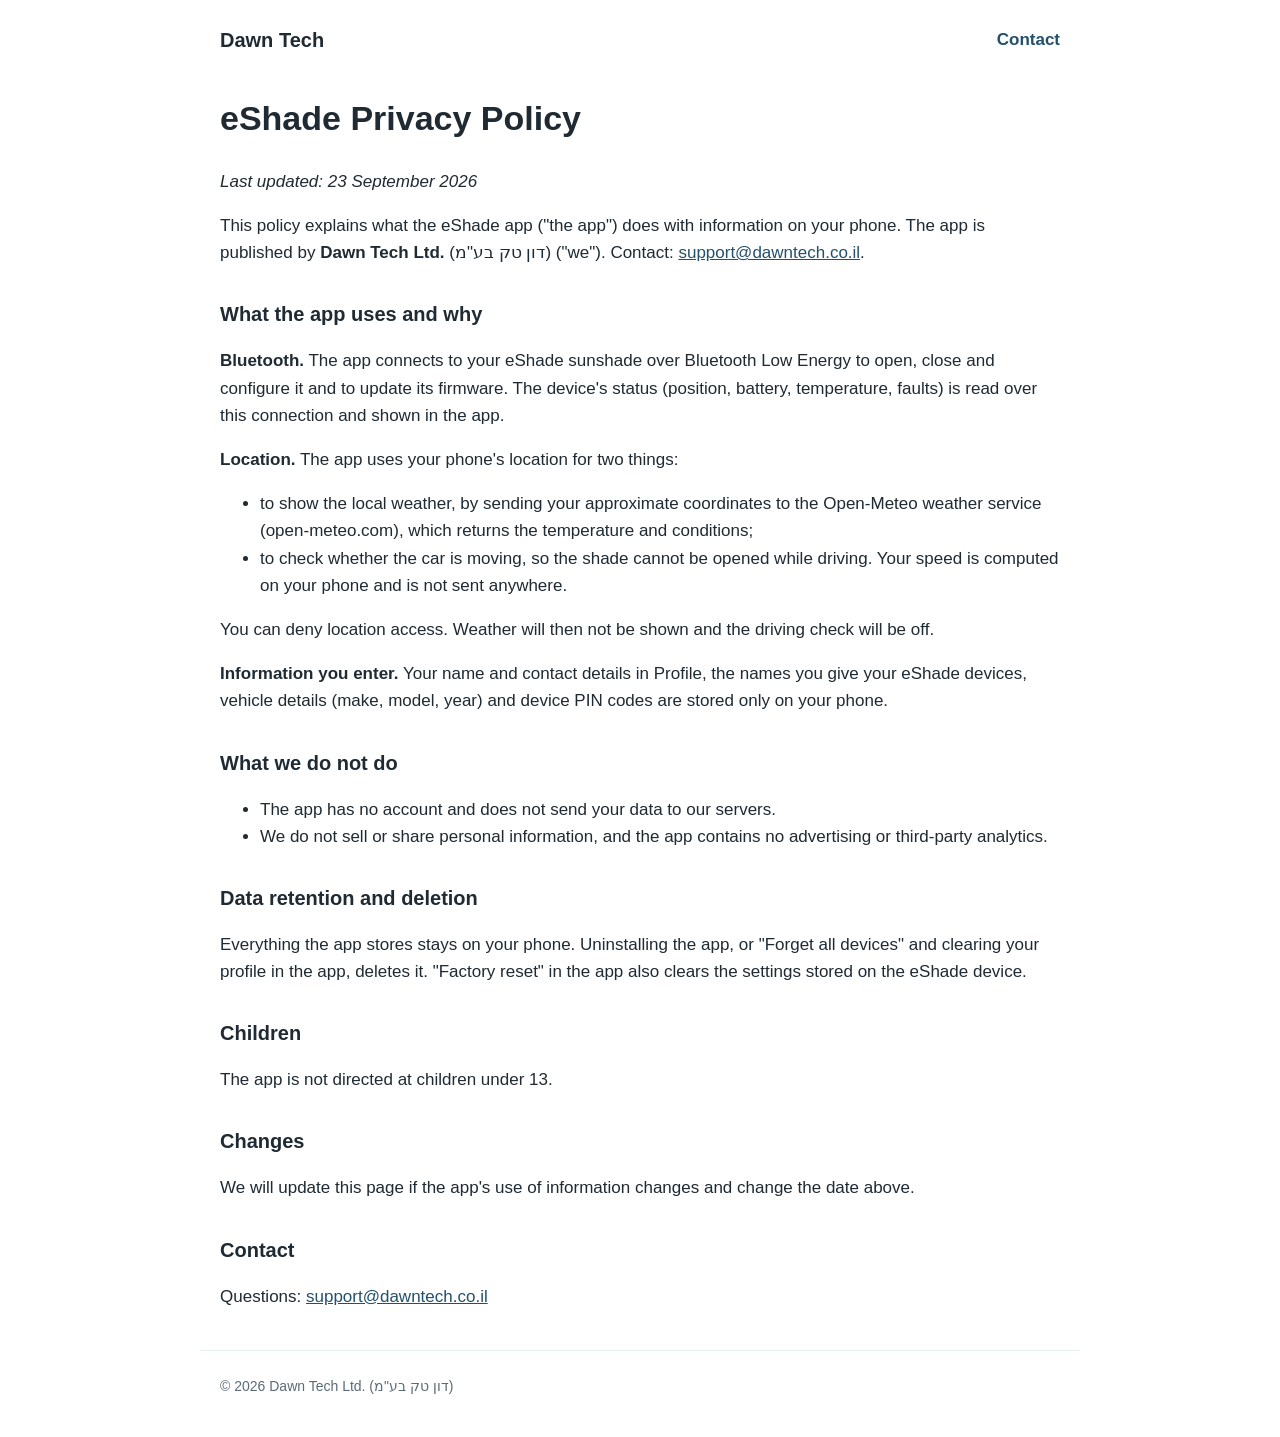
==== eshade/privacy/index.html @ 613c3497 "Dawn Tech website with the eShade privacy policy Co-Authored-By: Claude Opus 5.5 (1M context) <norep" ====
<!doctype html>
<html lang="en">
<head>
  <meta charset="utf-8">
  <meta name="viewport" content="width=device-width, initial-scale=1">
  <title>eShade Privacy Policy</title>
  <link rel="icon" href="../../assets/eshade-icon.png">
  <link rel="stylesheet" href="../../assets/style.css">
</head>
<body>
  <header>
    <a class="brand" href="../../">Dawn Tech</a>
    <nav><a href="../../#contact">Contact</a></nav>
  </header>
  <main class="legal">
<h1>eShade Privacy Policy</h1>
<p><em>Last updated: 23 September 2026</em></p>
<p>This policy explains what the eShade app ("the app") does with information on your phone. The app is published by <strong>Dawn Tech Ltd.</strong> (דון טק בע"מ) ("we"). Contact: <a href="mailto:support@dawntech.co.il">support@dawntech.co.il</a>.</p>
<h2>What the app uses and why</h2>
<p><strong>Bluetooth.</strong> The app connects to your eShade sunshade over Bluetooth Low Energy to open, close and configure it and to update its firmware. The device's status (position, battery, temperature, faults) is read over this connection and shown in the app.</p>
<p><strong>Location.</strong> The app uses your phone's location for two things:</p>
<ul>
<li>to show the local weather, by sending your approximate coordinates to the Open-Meteo weather service (open-meteo.com), which returns the temperature and conditions;</li>
<li>to check whether the car is moving, so the shade cannot be opened while driving. Your speed is computed on your phone and is not sent anywhere.</li>
</ul>
<p>You can deny location access. Weather will then not be shown and the driving check will be off.</p>
<p><strong>Information you enter.</strong> Your name and contact details in Profile, the names you give your eShade devices, vehicle details (make, model, year) and device PIN codes are stored only on your phone.</p>
<h2>What we do not do</h2>
<ul>
<li>The app has no account and does not send your data to our servers.</li>
<li>We do not sell or share personal information, and the app contains no advertising or third-party analytics.</li>
</ul>
<h2>Data retention and deletion</h2>
<p>Everything the app stores stays on your phone. Uninstalling the app, or "Forget all devices" and clearing your profile in the app, deletes it. "Factory reset" in the app also clears the settings stored on the eShade device.</p>
<h2>Children</h2>
<p>The app is not directed at children under 13.</p>
<h2>Changes</h2>
<p>We will update this page if the app's use of information changes and change the date above.</p>
<h2>Contact</h2>
<p>Questions: <a href="mailto:support@dawntech.co.il">support@dawntech.co.il</a></p>
  </main>
  <footer>&copy; 2026 Dawn Tech Ltd. (דון טק בע"מ)</footer>
</body>
</html>
---- assets/style.css ----
:root {
  --navy: #183b4d;
  --navy-2: #23506c;
  --sky: #e5f1f7;
  --ink: #1f2a33;
  --muted: #5b6b77;
  --bg: #ffffff;
  --card: #f6fafc;
}
@media (prefers-color-scheme: dark) {
  :root {
    --ink: #e8eef2;
    --muted: #a7b6c0;
    --bg: #0f1a21;
    --card: #16242d;
    --sky: #1b2f3b;
  }
}
* { box-sizing: border-box; }
body {
  margin: 0;
  font: 17px/1.6 -apple-system, BlinkMacSystemFont, "Segoe UI", Roboto, Arial, sans-serif;
  color: var(--ink);
  background: var(--bg);
}
a { color: var(--navy-2); }
@media (prefers-color-scheme: dark) { a { color: #8cc4e3; } }
header, main, footer { max-width: 880px; margin: 0 auto; padding: 0 20px; }
header { display: flex; align-items: center; justify-content: space-between; padding-top: 24px; padding-bottom: 12px; }
header .brand { font-weight: 700; font-size: 20px; color: var(--ink); text-decoration: none; }
header nav a { margin-left: 18px; text-decoration: none; font-weight: 600; }
.hero { background: var(--sky); border-radius: 20px; padding: 40px 28px; margin: 12px 0 32px; }
.hero img.logo { width: 220px; max-width: 70%; }
.hero h1 { font-size: 30px; line-height: 1.25; margin: 18px 0 10px; }
.hero p { color: var(--muted); margin: 0; }
.grid { display: grid; grid-template-columns: repeat(auto-fit, minmax(230px, 1fr)); gap: 16px; margin: 0 0 32px; }
.card { background: var(--card); border-radius: 16px; padding: 18px 20px; }
.card h3 { margin: 0 0 6px; font-size: 18px; }
.card p { margin: 0; color: var(--muted); font-size: 16px; }
h2 { font-size: 24px; margin: 32px 0 10px; }
.legal h2 { font-size: 20px; }
.he { direction: rtl; text-align: right; }
footer { color: var(--muted); font-size: 14px; padding-top: 24px; padding-bottom: 40px; border-top: 1px solid var(--sky); margin-top: 40px; }
@media (prefers-color-scheme: dark) {
  /* the navy wordmark needs a light plate on the dark background */
  .hero img.logo { background: #fff; padding: 10px 14px; border-radius: 12px; }
}
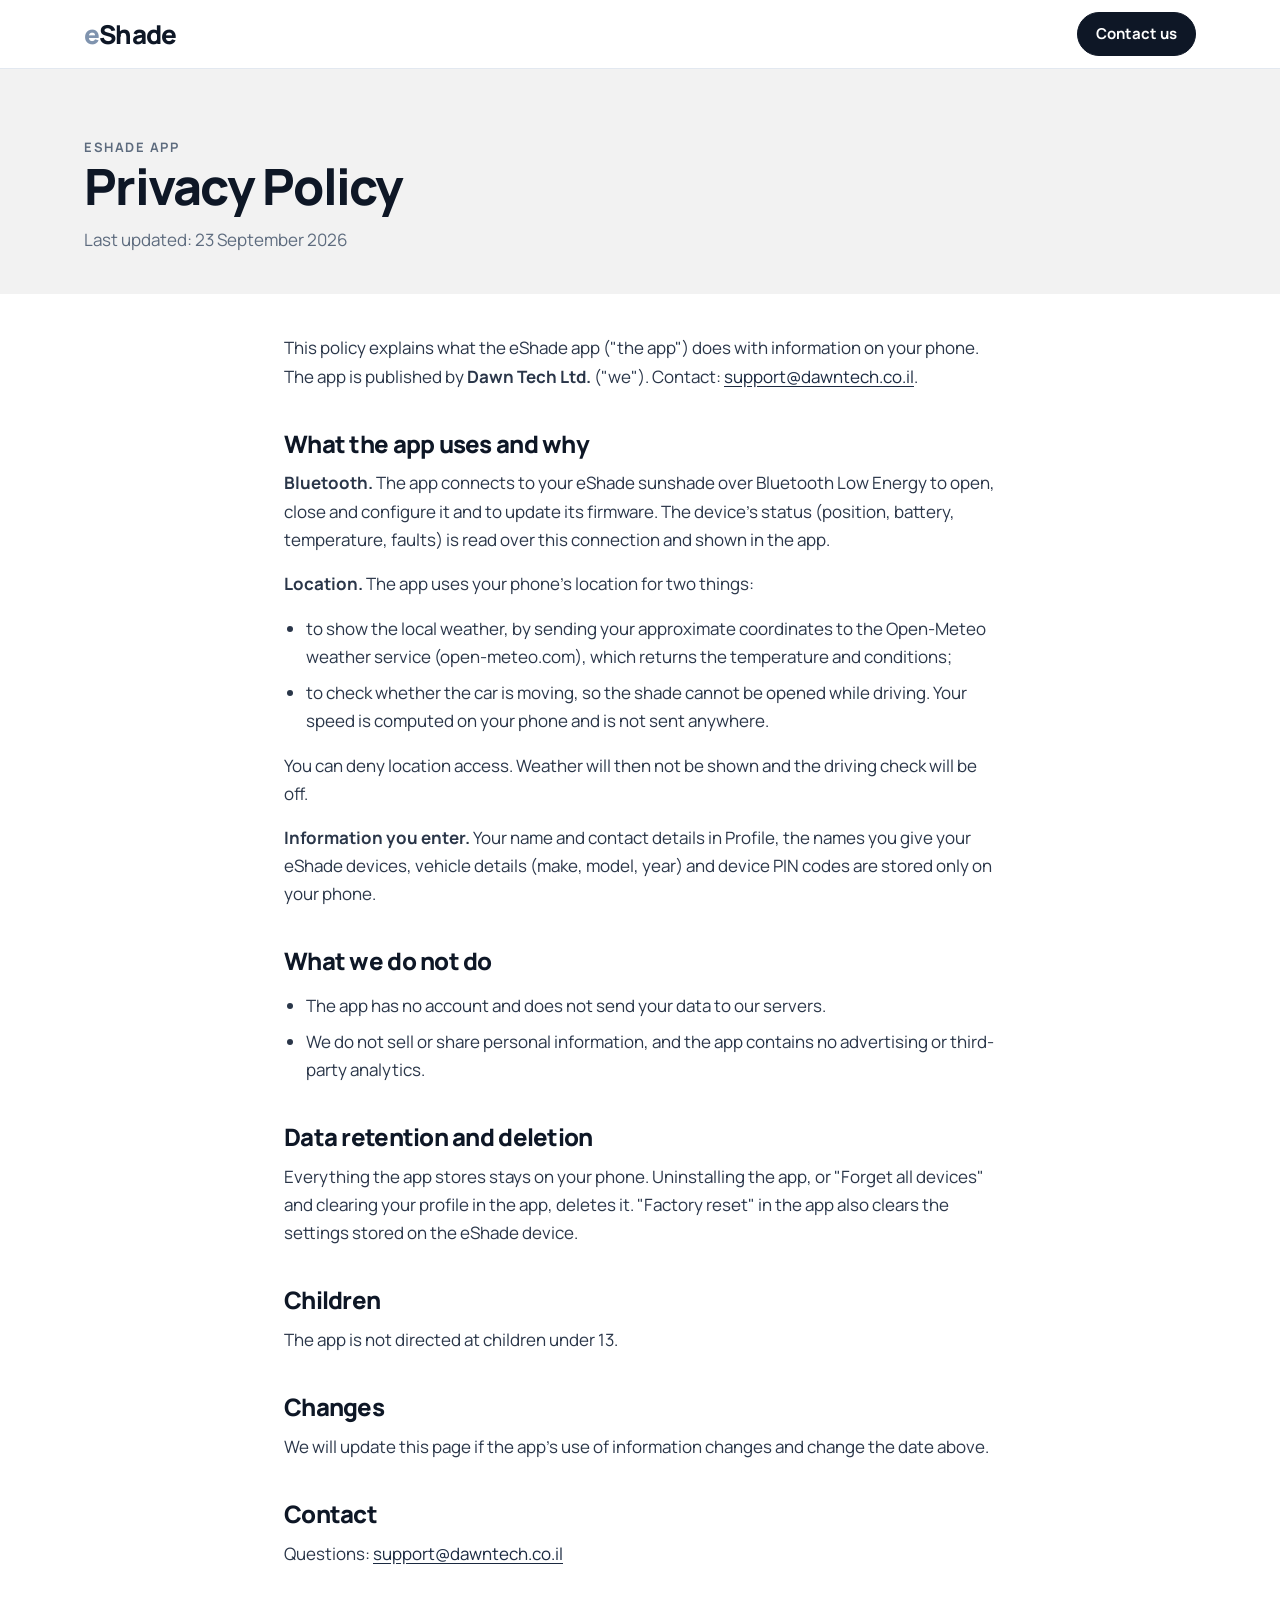
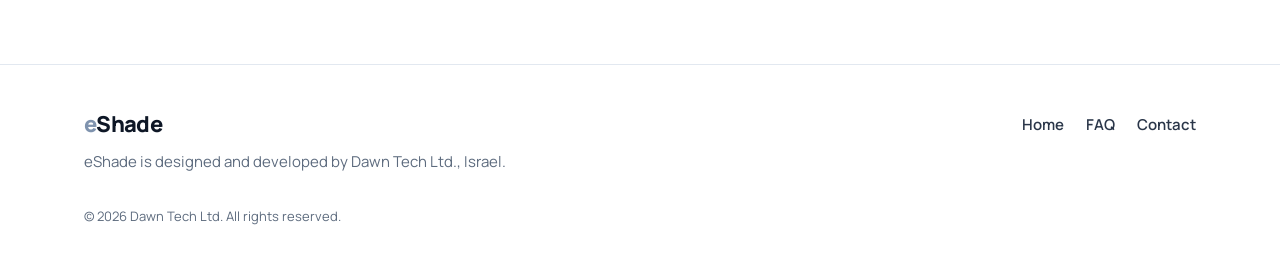
==== commit c209be4c: "Redesign the site around eShade: product photos, how it works, features, patents, FAQ Co-Authored-By" ====
--- a/eshade/privacy/index.html
+++ b/eshade/privacy/index.html
@@ -5,17 +5,27 @@
   <meta name="viewport" content="width=device-width, initial-scale=1">
   <title>eShade Privacy Policy</title>
   <link rel="icon" href="../../assets/eshade-icon.png">
+  <link rel="preconnect" href="https://fonts.googleapis.com">
+  <link rel="preconnect" href="https://fonts.gstatic.com" crossorigin>
+  <link href="https://fonts.googleapis.com/css2?family=Manrope:wght@400;500;600;700;800&display=swap" rel="stylesheet">
   <link rel="stylesheet" href="../../assets/style.css">
 </head>
 <body>
-  <header>
-    <a class="brand" href="../../">Dawn Tech</a>
-    <nav><a href="../../#contact">Contact</a></nav>
+  <header class="nav scrolled">
+    <div class="wrap nav-inner">
+      <a class="wordmark" href="../../" aria-label="eShade home"><span class="e">e</span>Shade</a>
+      <a class="btn btn-small" href="../../#contact">Contact us</a>
+    </div>
   </header>
-  <main class="legal">
-<h1>eShade Privacy Policy</h1>
-<p><em>Last updated: 23 September 2026</em></p>
-<p>This policy explains what the eShade app ("the app") does with information on your phone. The app is published by <strong>Dawn Tech Ltd.</strong> (דון טק בע"מ) ("we"). Contact: <a href="mailto:support@dawntech.co.il">support@dawntech.co.il</a>.</p>
+  <div class="page-head">
+    <div class="wrap">
+      <p class="eyebrow">eShade app</p>
+      <h1>Privacy Policy</h1>
+      <p>Last updated: 23 September 2026</p>
+    </div>
+  </div>
+  <main class="wrap legal">
+<p>This policy explains what the eShade app ("the app") does with information on your phone. The app is published by <strong>Dawn Tech Ltd.</strong> ("we"). Contact: <a href="mailto:support@dawntech.co.il">support@dawntech.co.il</a>.</p>
 <h2>What the app uses and why</h2>
 <p><strong>Bluetooth.</strong> The app connects to your eShade sunshade over Bluetooth Low Energy to open, close and configure it and to update its firmware. The device's status (position, battery, temperature, faults) is read over this connection and shown in the app.</p>
 <p><strong>Location.</strong> The app uses your phone's location for two things:</p>
@@ -39,6 +49,19 @@
 <h2>Contact</h2>
 <p>Questions: <a href="mailto:support@dawntech.co.il">support@dawntech.co.il</a></p>
   </main>
-  <footer>&copy; 2026 Dawn Tech Ltd. (דון טק בע"מ)</footer>
+  <footer class="footer">
+    <div class="wrap footer-inner">
+      <div>
+        <a class="wordmark wordmark-small" href="../../"><span class="e">e</span>Shade</a>
+        <p>eShade is designed and developed by Dawn Tech Ltd., Israel.</p>
+      </div>
+      <nav>
+        <a href="../../">Home</a>
+        <a href="../../#faq">FAQ</a>
+        <a href="mailto:support@dawntech.co.il">Contact</a>
+      </nav>
+    </div>
+    <div class="wrap footer-legal">&copy; 2026 Dawn Tech Ltd. All rights reserved.</div>
+  </footer>
 </body>
 </html>
--- a/assets/style.css
+++ b/assets/style.css
@@ -1,47 +1,315 @@
 :root {
-  --navy: #183b4d;
-  --navy-2: #23506c;
-  --sky: #e5f1f7;
-  --ink: #1f2a33;
-  --muted: #5b6b77;
-  --bg: #ffffff;
-  --card: #f6fafc;
-}
-@media (prefers-color-scheme: dark) {
-  :root {
-    --ink: #e8eef2;
-    --muted: #a7b6c0;
-    --bg: #0f1a21;
-    --card: #16242d;
-    --sky: #1b2f3b;
-  }
-}
+  --ink: #0e1726;
+  --ink-2: #1b2a41;
+  --text: #2a3649;
+  --muted: #5d6b7e;
+  --slate: #7f93ae;
+  --ice: #eaf1f8;
+  --tint: #f5f7fa;
+  --line: #e2e8f0;
+  --paper: #ffffff;
+  --hero: #f2f2f2;
+  --sun: #f2a93b;
+  --good: #2f9e6f;
+  --radius: 22px;
+  --shadow: 0 1px 2px rgba(14, 23, 38, .06), 0 12px 32px rgba(14, 23, 38, .08);
+  color-scheme: light;
+}
+
 * { box-sizing: border-box; }
+html { scroll-behavior: smooth; scroll-padding-top: 76px; -webkit-text-size-adjust: 100%; }
+@media (prefers-reduced-motion: reduce) { html { scroll-behavior: auto; } }
 body {
   margin: 0;
-  font: 17px/1.6 -apple-system, BlinkMacSystemFont, "Segoe UI", Roboto, Arial, sans-serif;
-  color: var(--ink);
-  background: var(--bg);
-}
-a { color: var(--navy-2); }
-@media (prefers-color-scheme: dark) { a { color: #8cc4e3; } }
-header, main, footer { max-width: 880px; margin: 0 auto; padding: 0 20px; }
-header { display: flex; align-items: center; justify-content: space-between; padding-top: 24px; padding-bottom: 12px; }
-header .brand { font-weight: 700; font-size: 20px; color: var(--ink); text-decoration: none; }
-header nav a { margin-left: 18px; text-decoration: none; font-weight: 600; }
-.hero { background: var(--sky); border-radius: 20px; padding: 40px 28px; margin: 12px 0 32px; }
-.hero img.logo { width: 220px; max-width: 70%; }
-.hero h1 { font-size: 30px; line-height: 1.25; margin: 18px 0 10px; }
-.hero p { color: var(--muted); margin: 0; }
-.grid { display: grid; grid-template-columns: repeat(auto-fit, minmax(230px, 1fr)); gap: 16px; margin: 0 0 32px; }
-.card { background: var(--card); border-radius: 16px; padding: 18px 20px; }
-.card h3 { margin: 0 0 6px; font-size: 18px; }
-.card p { margin: 0; color: var(--muted); font-size: 16px; }
-h2 { font-size: 24px; margin: 32px 0 10px; }
-.legal h2 { font-size: 20px; }
-.he { direction: rtl; text-align: right; }
-footer { color: var(--muted); font-size: 14px; padding-top: 24px; padding-bottom: 40px; border-top: 1px solid var(--sky); margin-top: 40px; }
-@media (prefers-color-scheme: dark) {
-  /* the navy wordmark needs a light plate on the dark background */
-  .hero img.logo { background: #fff; padding: 10px 14px; border-radius: 12px; }
-}
+  font: 17px/1.65 Manrope, -apple-system, BlinkMacSystemFont, "Segoe UI", Roboto, Arial, sans-serif;
+  color: var(--text);
+  background: var(--paper);
+  -webkit-font-smoothing: antialiased;
+  overflow-x: hidden;
+}
+img { max-width: 100%; height: auto; display: block; }
+a { color: var(--ink-2); text-underline-offset: 3px; }
+h1, h2, h3 { color: var(--ink); line-height: 1.12; letter-spacing: -.02em; margin: 0; }
+h1 { font-size: clamp(40px, 6vw, 68px); font-weight: 800; letter-spacing: -.035em; }
+h2 { font-size: clamp(30px, 4.2vw, 46px); font-weight: 800; letter-spacing: -.03em; }
+h3 { font-size: 19px; font-weight: 700; }
+p { margin: 0 0 16px; }
+
+.wrap { max-width: 1160px; margin: 0 auto; padding: 0 24px; }
+@media (max-width: 600px) { .wrap { padding: 0 16px; } }
+
+.eyebrow {
+  font-size: 13px; font-weight: 700; letter-spacing: .12em; text-transform: uppercase;
+  color: var(--slate); margin: 0 0 14px;
+}
+.note { font-size: 15px; color: var(--muted); }
+
+/* Wordmark: slate "e" + ink "Shade", as in the eShade logo */
+.wordmark { font-weight: 800; font-size: 26px; letter-spacing: -.03em; color: var(--ink); text-decoration: none; line-height: 1; }
+.wordmark .e, .app-mark .e { color: var(--slate); }
+.wordmark-small { font-size: 22px; }
+
+/* Buttons */
+.btn {
+  display: inline-flex; align-items: center; justify-content: center; gap: 8px;
+  padding: 14px 24px; border-radius: 999px; border: 1.5px solid var(--ink);
+  background: var(--ink); color: #fff; font-weight: 700; font-size: 16px; text-decoration: none;
+  transition: transform .15s ease, background .15s ease, color .15s ease;
+}
+.btn:hover { transform: translateY(-1px); background: var(--ink-2); }
+.btn-ghost { background: transparent; color: var(--ink); }
+.btn-ghost:hover { background: var(--ink); color: #fff; }
+.btn-light { background: #fff; color: var(--ink); border-color: #fff; }
+.btn-light:hover { background: var(--ice); }
+.btn-small { padding: 9px 18px; font-size: 15px; }
+
+/* Navigation */
+.nav {
+  position: sticky; top: 0; z-index: 50;
+  background: rgba(242, 242, 242, .82);
+  backdrop-filter: saturate(160%) blur(14px); -webkit-backdrop-filter: saturate(160%) blur(14px);
+  border-bottom: 1px solid transparent; transition: border-color .2s, background .2s;
+}
+.nav.scrolled { background: rgba(255, 255, 255, .86); border-color: var(--line); }
+.nav-inner { display: flex; align-items: center; justify-content: space-between; height: 68px; }
+.nav-links { display: flex; align-items: center; gap: 28px; }
+.nav-links a:not(.btn) { color: var(--text); text-decoration: none; font-weight: 600; font-size: 15px; }
+.nav-links a:not(.btn):hover { color: var(--ink); }
+.nav-toggle { display: none; background: none; border: 0; width: 44px; height: 44px; padding: 12px 10px; cursor: pointer; }
+.nav-toggle span { display: block; height: 2px; background: var(--ink); border-radius: 2px; transition: transform .2s; }
+.nav-toggle span + span { margin-top: 7px; }
+.nav-toggle[aria-expanded="true"] span:first-child { transform: translateY(4.5px) rotate(45deg); }
+.nav-toggle[aria-expanded="true"] span:last-child { transform: translateY(-4.5px) rotate(-45deg); }
+@media (max-width: 860px) {
+  .nav-toggle { display: block; }
+  .nav-links {
+    position: absolute; top: 68px; left: 0; right: 0; flex-direction: column; align-items: stretch; gap: 0;
+    background: #fff; border-bottom: 1px solid var(--line); padding: 8px 16px 20px;
+    display: none;
+  }
+  .nav-links.open { display: flex; }
+  .nav-links a:not(.btn) { padding: 14px 4px; border-bottom: 1px solid var(--line); font-size: 17px; }
+  .nav-links .btn { margin-top: 16px; }
+}
+
+/* Hero: background matches the render so the product floats on the page */
+.hero { background: var(--hero); overflow: hidden; }
+.hero-inner { display: grid; grid-template-columns: 1fr 1.15fr; align-items: center; gap: 24px; min-height: min(calc(100svh - 68px), 820px); padding-top: 40px; padding-bottom: 56px; }
+.hero-copy { position: relative; z-index: 1; }
+.hero h1 { margin-bottom: 22px; }
+.lead { font-size: 19px; color: var(--muted); max-width: 520px; margin-bottom: 30px; }
+.hero-actions { display: flex; flex-wrap: wrap; gap: 12px; margin-bottom: 34px; }
+.hero-badges { list-style: none; padding: 0; margin: 0; display: flex; flex-wrap: wrap; gap: 10px 22px; }
+.hero-badges li { font-size: 14px; font-weight: 600; color: var(--text); display: flex; align-items: center; gap: 8px; }
+.hero-badges li::before { content: ""; width: 8px; height: 8px; border-radius: 50%; background: var(--sun); }
+.hero-art { margin-right: -12%; }
+.hero-art img {
+  width: 100%; animation: float-in 1s cubic-bezier(.2, .7, .2, 1) both;
+  /* fade the render's edges into the page so no rectangle shows */
+  -webkit-mask-image: linear-gradient(to right, transparent, #000 14%, #000 86%, transparent), linear-gradient(to bottom, transparent, #000 12%, #000 80%, transparent);
+  -webkit-mask-composite: source-in;
+  mask-image: linear-gradient(to right, transparent, #000 14%, #000 86%, transparent), linear-gradient(to bottom, transparent, #000 12%, #000 80%, transparent);
+  mask-composite: intersect;
+}
+@keyframes float-in { from { opacity: 0; transform: translateX(40px); } to { opacity: 1; transform: none; } }
+@media (max-width: 900px) {
+  .hero-inner { grid-template-columns: 1fr; min-height: 0; max-height: none; padding-top: 32px; padding-bottom: 32px; gap: 8px; }
+  .hero-art { margin: 0 -16px; order: -1; }
+}
+@media (prefers-reduced-motion: reduce) { .hero-art img { animation: none; } }
+
+/* Stats strip */
+.stats { background: var(--ink); color: #fff; }
+.stats-grid { display: grid; grid-template-columns: repeat(4, 1fr); gap: 24px; padding-top: 34px; padding-bottom: 34px; }
+.stats strong { display: block; font-size: 30px; font-weight: 800; letter-spacing: -.02em; }
+.stats span { color: #aab6c8; font-size: 15px; }
+@media (max-width: 760px) { .stats-grid { grid-template-columns: 1fr 1fr; } .stats strong { font-size: 25px; } }
+
+/* Sections */
+.section { padding: 110px 0; }
+.section-tint { background: var(--tint); }
+.section-dark { background: var(--ink); color: #c9d3e0; }
+.section-dark h2, .section-dark h3, .section-dark b { color: #fff; }
+.section-head { max-width: 720px; margin-bottom: 52px; }
+.section-sub { color: var(--muted); font-size: 18px; margin-top: 18px; }
+@media (max-width: 760px) { .section { padding: 72px 0; } .section-head { margin-bottom: 36px; } }
+
+.split { display: grid; grid-template-columns: 1fr 1.1fr; gap: 64px; align-items: center; }
+.split-copy h2 { margin-bottom: 22px; }
+.split-copy > p:not(.eyebrow):not(.note) { font-size: 18px; }
+@media (max-width: 900px) { .split { grid-template-columns: 1fr; gap: 40px; } }
+
+/* Shade / Unshade demo */
+.demo-frame { position: relative; border-radius: var(--radius); overflow: hidden; box-shadow: var(--shadow); aspect-ratio: 4 / 3; background: var(--ice); }
+.demo-img { position: absolute; inset: 0; width: 100%; height: 100%; object-fit: cover; transition: opacity .9s ease, clip-path 1.1s cubic-bezier(.6, 0, .3, 1); }
+.demo-shaded { clip-path: inset(0 0 0 0); }
+.demo[data-state="unshaded"] .demo-shaded { opacity: 0; clip-path: inset(0 100% 0 0); }
+.demo-controls { display: flex; justify-content: center; gap: 12px; margin-top: 20px; }
+.demo-controls button {
+  display: inline-flex; align-items: center; gap: 6px; font: inherit; font-weight: 700; font-size: 16px;
+  padding: 12px 22px; border-radius: 999px; border: 1.5px solid var(--line); background: #fff; color: var(--ink); cursor: pointer;
+  transition: background .2s, color .2s, border-color .2s;
+}
+.demo-controls button svg { width: 18px; height: 18px; fill: none; stroke: currentColor; stroke-width: 2.4; stroke-linecap: round; stroke-linejoin: round; }
+.demo-controls button[aria-pressed="true"] { background: var(--ink); border-color: var(--ink); color: #fff; }
+
+/* Problem vs eShade */
+.compare { display: grid; grid-template-columns: 1fr 1fr; gap: 24px; }
+.compare-card { background: #fff; border: 1px solid var(--line); border-radius: var(--radius); padding: 34px; }
+.compare-card h3 { font-size: 22px; margin-bottom: 18px; }
+.compare-good { background: var(--ink); border-color: var(--ink); color: #d2dbe7; }
+.compare-good h3 { color: #fff; }
+@media (max-width: 760px) { .compare { grid-template-columns: 1fr; } .compare-card { padding: 26px; } }
+
+ul.check, ul.cross { list-style: none; padding: 0; margin: 0 0 18px; }
+ul.check li, ul.cross li { position: relative; padding-left: 32px; margin-bottom: 12px; }
+ul.check li::before, ul.cross li::before {
+  content: ""; position: absolute; left: 0; top: 4px; width: 20px; height: 20px; border-radius: 50%;
+  background-repeat: no-repeat; background-position: center; background-size: 12px;
+}
+ul.check li::before { background-color: rgba(47, 158, 111, .14); background-image: url("data:image/svg+xml,%3Csvg xmlns='http://www.w3.org/2000/svg' viewBox='0 0 12 12'%3E%3Cpath d='M2.5 6.2l2.2 2.2 4.8-5' fill='none' stroke='%232f9e6f' stroke-width='1.8' stroke-linecap='round' stroke-linejoin='round'/%3E%3C/svg%3E"); }
+ul.cross li::before { background-color: rgba(93, 107, 126, .12); background-image: url("data:image/svg+xml,%3Csvg xmlns='http://www.w3.org/2000/svg' viewBox='0 0 12 12'%3E%3Cpath d='M3.5 3.5l5 5M8.5 3.5l-5 5' fill='none' stroke='%235d6b7e' stroke-width='1.6' stroke-linecap='round'/%3E%3C/svg%3E"); }
+.compare-good ul.check li::before { background-color: rgba(255, 255, 255, .12); }
+
+/* Steps */
+.steps { list-style: none; padding: 0; margin: 0; display: grid; grid-template-columns: repeat(3, 1fr); gap: 24px; }
+.steps li { border-top: 2px solid var(--ink); padding-top: 26px; }
+.step-num {
+  display: inline-grid; place-items: center; width: 44px; height: 44px; border-radius: 50%;
+  background: var(--ice); color: var(--ink); font-weight: 800; font-size: 18px; margin-bottom: 18px;
+}
+.steps h3 { font-size: 22px; margin-bottom: 10px; }
+.steps p { color: var(--muted); }
+@media (max-width: 860px) { .steps { grid-template-columns: 1fr; gap: 32px; } }
+
+/* Features */
+.features { display: grid; grid-template-columns: repeat(4, 1fr); gap: 18px; }
+.feature { background: #fff; border: 1px solid var(--line); border-radius: 18px; padding: 26px 24px; transition: transform .2s, box-shadow .2s; }
+.feature:hover { transform: translateY(-3px); box-shadow: var(--shadow); }
+.feature svg { width: 30px; height: 30px; fill: none; stroke: var(--ink-2); stroke-width: 1.7; stroke-linecap: round; stroke-linejoin: round; margin-bottom: 18px; }
+.feature h3 { margin-bottom: 8px; }
+.feature p { color: var(--muted); font-size: 15.5px; margin: 0; }
+@media (max-width: 1000px) { .features { grid-template-columns: repeat(2, 1fr); } }
+@media (max-width: 560px) { .features { grid-template-columns: 1fr; } }
+
+/* App mockup, drawn after the real control screen */
+.split-app { grid-template-columns: .9fr 1.1fr; }
+.phone {
+  justify-self: center; width: 300px; max-width: 100%; aspect-ratio: 9 / 17.2; padding: 11px;
+  border-radius: 46px; background: #111823; box-shadow: 0 30px 60px rgba(14, 23, 38, .25);
+}
+.phone-screen { height: 100%; border-radius: 36px; background: #fff; padding: 34px 20px 22px; display: flex; flex-direction: column; overflow: hidden; }
+.app-top { display: flex; justify-content: space-between; align-items: center; padding-bottom: 12px; border-bottom: 1px solid var(--line); }
+.app-mark { font-weight: 800; font-size: 24px; letter-spacing: -.03em; color: #3a3f58; }
+.app-status { font-size: 11px; font-weight: 700; color: var(--good); display: flex; align-items: center; gap: 5px; }
+.app-status i { width: 7px; height: 7px; border-radius: 50%; background: var(--good); }
+.app-card { display: grid; grid-template-columns: repeat(3, 1fr); background: var(--ice); border-radius: 14px; padding: 10px 6px; margin: 16px 0 auto; text-align: center; }
+.app-card small { display: block; font-size: 9px; color: var(--muted); font-weight: 600; }
+.app-card b { font-size: 13px; color: var(--ink); }
+.app-pct { text-align: right; font-weight: 800; font-size: 12px; color: var(--ink); margin: 18px 22% 4px 0; }
+.app-slider { height: 4px; background: var(--line); border-radius: 4px; position: relative; margin: 0 4px 16px; }
+.app-slider span { position: absolute; left: 0; top: 0; bottom: 0; width: 75%; background: #0b3a55; border-radius: 4px; }
+.app-slider span::after { content: ""; position: absolute; right: -9px; top: -7px; width: 14px; height: 14px; border-radius: 50%; background: #fff; border: 2.5px solid #0b3a55; }
+.app-shade { position: relative; height: 104px; border: 2px solid #c6d8e8; border-radius: 10px; margin: 0 4px auto; overflow: hidden; }
+.app-fill {
+  position: absolute; left: 0; top: 0; bottom: 0; width: 75%;
+  background: repeating-linear-gradient(135deg, #dbe7f2 0 2px, #f3f7fb 2px 10px);
+  animation: shade 6s ease-in-out infinite;
+}
+.app-rail { position: absolute; top: 0; bottom: 0; left: 75%; width: 9px; margin-left: -5px; background: #fff; border: 2px solid #111; border-radius: 6px; animation: rail 6s ease-in-out infinite; }
+@keyframes shade { 0%, 100% { width: 75%; } 45%, 55% { width: 8%; } }
+@keyframes rail { 0%, 100% { left: 75%; } 45%, 55% { left: 8%; } }
+@media (prefers-reduced-motion: reduce) { .app-fill, .app-rail { animation: none; } }
+.app-buttons { display: flex; justify-content: space-around; margin-top: 18px; }
+.ab { width: 50px; height: 50px; border-radius: 50%; display: grid; place-items: center; font-size: 30px; line-height: 1; }
+.ab-light { background: #f1f5f9; color: #7b8a9a; }
+.ab-dark { background: #0b3a55; color: #fff; }
+.ab-stop { background: #e5484d; }
+.ab-stop i { width: 16px; height: 16px; border-radius: 3px; background: rgba(255, 255, 255, .85); }
+.app-labels { display: flex; justify-content: space-around; font-size: 11px; font-weight: 600; color: var(--muted); margin-top: 6px; }
+@media (max-width: 900px) { .split-app { grid-template-columns: 1fr; } .split-app .phone { order: 2; width: 260px; } }
+
+/* Technology */
+.tech-points { display: grid; grid-template-columns: repeat(3, 1fr); gap: 16px; margin-top: 30px; }
+.tech-points div { border-left: 2px solid var(--sun); padding-left: 14px; }
+.tech-points b { display: block; font-size: 17px; }
+.tech-points span { font-size: 14px; color: #9fadc0; }
+.tech-img { margin: 0; }
+.tech-img img { border-radius: var(--radius); width: 100%; }
+.tech-img figcaption { font-size: 14px; color: #8d9bb0; margin-top: 12px; }
+@media (max-width: 560px) { .tech-points { grid-template-columns: 1fr; } }
+
+/* Patents */
+.patents { display: grid; grid-template-columns: repeat(4, 1fr); gap: 18px; }
+.patent {
+  display: block; text-decoration: none; color: var(--text); background: #fff; border: 1px solid var(--line);
+  border-radius: 18px; padding: 24px; transition: transform .2s, box-shadow .2s, border-color .2s;
+}
+.patent:hover { transform: translateY(-3px); box-shadow: var(--shadow); border-color: transparent; }
+.patent h3 { margin: 16px 0 6px; }
+.patent p { margin: 0; font-size: 15px; color: var(--muted); }
+.patent .pno { font-weight: 700; color: var(--ink); font-size: 16px; margin-bottom: 4px; font-variant-numeric: tabular-nums; }
+.tag { display: inline-block; font-size: 12px; font-weight: 700; letter-spacing: .06em; text-transform: uppercase; padding: 5px 10px; border-radius: 999px; background: var(--tint); color: var(--muted); }
+.tag-granted { background: rgba(47, 158, 111, .12); color: #237a56; }
+@media (max-width: 1000px) { .patents { grid-template-columns: repeat(2, 1fr); } }
+@media (max-width: 520px) { .patents { grid-template-columns: 1fr; } }
+
+/* Business */
+.business { display: grid; grid-template-columns: 1.1fr 1fr; gap: 64px; align-items: center; }
+.business h2 { margin-bottom: 20px; }
+.business > div > p:not(.eyebrow) { font-size: 18px; }
+.business-list { display: grid; gap: 14px; justify-items: start; }
+.business-list div { width: 100%; background: #fff; border: 1px solid var(--line); border-radius: 16px; padding: 18px 22px; }
+.business-list b { display: block; color: var(--ink); }
+.business-list span { color: var(--muted); font-size: 15px; }
+.business-list .btn { margin-top: 8px; }
+@media (max-width: 900px) { .business { grid-template-columns: 1fr; gap: 32px; } }
+
+/* FAQ */
+.faq-wrap { max-width: 860px; }
+.faq details { border-bottom: 1px solid var(--line); }
+.faq details:first-child { border-top: 1px solid var(--line); }
+.faq summary {
+  list-style: none; cursor: pointer; padding: 22px 44px 22px 0; position: relative;
+  font-weight: 700; font-size: 18px; color: var(--ink);
+}
+.faq summary::-webkit-details-marker { display: none; }
+.faq summary::after {
+  content: ""; position: absolute; right: 6px; top: 50%; width: 12px; height: 12px; margin-top: -8px;
+  border-right: 2px solid var(--ink); border-bottom: 2px solid var(--ink); transform: rotate(45deg); transition: transform .2s;
+}
+.faq details[open] summary::after { transform: rotate(225deg); margin-top: -2px; }
+.faq details p { color: var(--muted); padding-right: 44px; margin: -4px 0 24px; }
+@media (max-width: 560px) { .faq summary { font-size: 17px; } .faq details p { padding-right: 0; } }
+
+/* Contact */
+.cta {
+  background: radial-gradient(120% 140% at 100% 0%, #2a4466 0%, var(--ink) 60%);
+  color: #c9d3e0; border-radius: 28px; padding: 72px 32px; text-align: center;
+}
+.cta h2 { color: #fff; margin-bottom: 14px; }
+.cta p { font-size: 18px; max-width: 520px; margin: 0 auto 30px; }
+@media (max-width: 560px) { .cta { padding: 52px 20px; } .cta .btn { font-size: 15px; padding: 14px 18px; } }
+
+/* Footer */
+.footer { border-top: 1px solid var(--line); padding: 48px 0 32px; font-size: 15px; color: var(--muted); }
+.footer-inner { display: flex; justify-content: space-between; gap: 24px; flex-wrap: wrap; }
+.footer-inner p { margin: 10px 0 0; }
+.footer nav { display: flex; gap: 22px; flex-wrap: wrap; align-items: flex-start; }
+.footer nav a { color: var(--text); text-decoration: none; font-weight: 600; }
+.footer nav a:hover { color: var(--ink); }
+.footer-legal { margin-top: 32px; font-size: 13px; }
+
+/* Reveal on scroll (only when JS runs) */
+.js .reveal { opacity: 0; transform: translateY(18px); transition: opacity .7s ease, transform .7s ease; }
+.js .reveal.in { opacity: 1; transform: none; }
+@media (prefers-reduced-motion: reduce) { .js .reveal { opacity: 1; transform: none; transition: none; } }
+
+/* Privacy policy and other text pages */
+.page-head { background: var(--hero); padding: 56px 0 40px; }
+.page-head h1 { font-size: clamp(34px, 5vw, 50px); }
+.page-head p { color: var(--muted); margin: 12px 0 0; }
+.legal { max-width: 760px; padding-top: 40px; padding-bottom: 80px; }
+.legal h2 { font-size: 24px; margin: 40px 0 12px; }
+.legal ul { padding-left: 22px; }
+.legal li { margin-bottom: 8px; }
